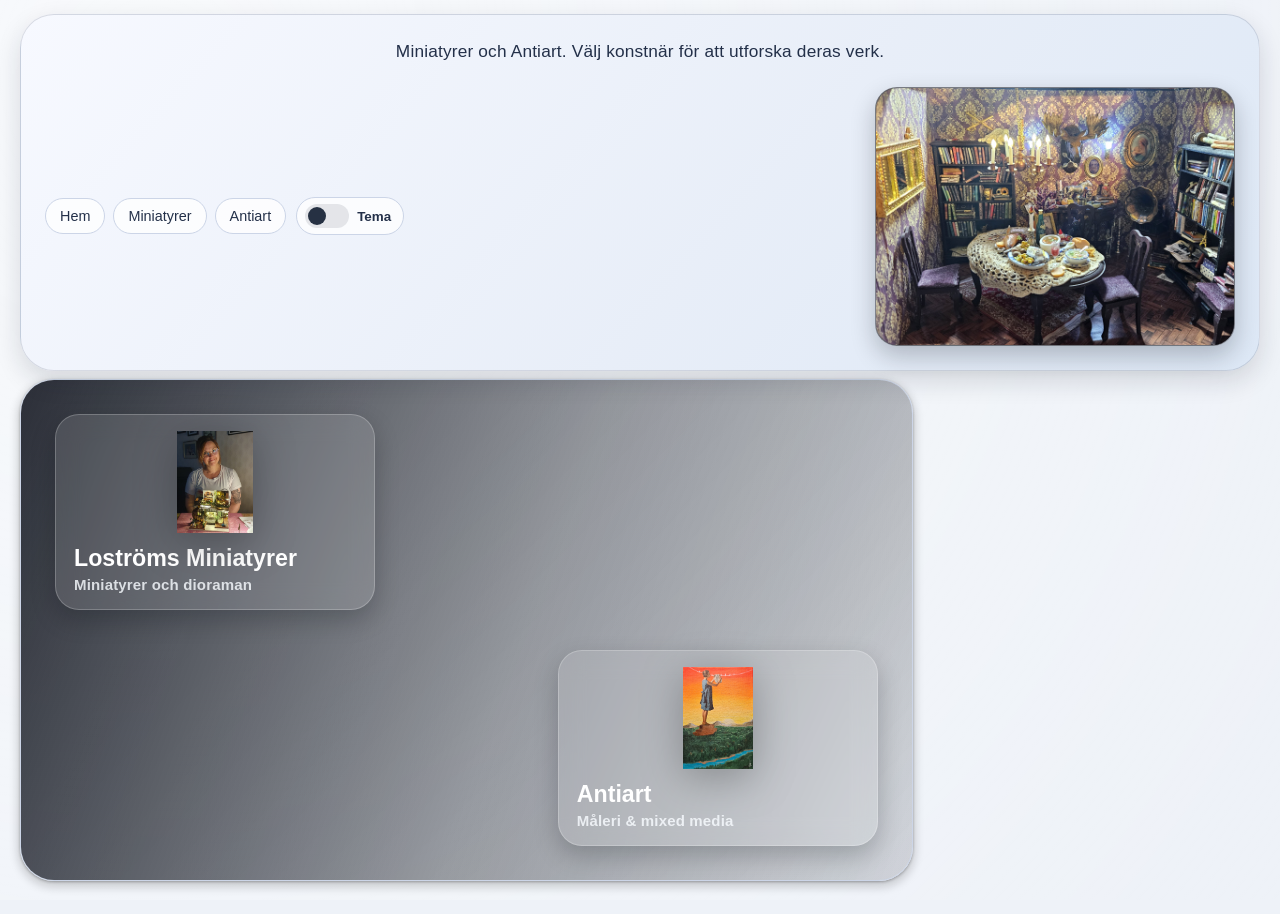
==== index.html @ 2427aaef "Use combined header image in main template" ====
<!DOCTYPE html>
<html lang="sv">
<head>
    <meta charset="UTF-8" />
    <meta name="viewport" content="width=device-width, initial-scale=1.0" />
    <title>Miniatyrer och Antiart</title>
    <link rel="stylesheet" href="style.css?v=170534" />
</head>
<body class="theme-home">
    
    <header class="top-shell">
        <p class="top-shell-intro">Miniatyrer och Antiart. Välj konstnär för att utforska deras verk.</p>
        <div class="top-left">
            <nav class="top-nav" aria-label="Huvudnavigation">
                <a class="btn" href="index.html">Hem</a>
                <a class="btn " href="val_suss.html">Miniatyrer</a>
                <a class="btn " href="val_anti.html">Antiart</a>
            </nav>
            <button class="theme-switch" type="button" data-theme-toggle aria-pressed="false" aria-label="Växla ljust och mörkt tema" onclick="toggleTheme()">
                <span class="switch-track"><span class="switch-thumb"></span></span>
                <span class="switch-label">Tema</span>
            </button>
            <button class="icon-btn only-mobile" onclick="toggleDrawer()">☰</button>
        </div>
        <a class="top-logo" href="index.html">
            <img src="Namnlös.jpg" alt="The Art Vault" decoding="async" />
        </a>
    </header>
    
    <div id="drawer" class="drawer">
        <h3>Portalmeny</h3>
        <div class="drawer-links">
            <a href="index.html">Hem</a>
            <a href="val_suss.html">Miniatyrer</a>
            <a href="val_anti.html">Antiart</a>
        </div>
    </div>
    <div id="drawer-backdrop" class="drawer-backdrop" onclick="toggleDrawer(false)"></div>

    <section class="home-showcase">
        <div class="home-stage">
            <div class="home-stage-overlay">
                <a class="home-portal-card card-lostrom" href="val_suss.html" aria-label="Öppna Loströms Miniatyrer">
                    <img src="logo_suss.jpg" alt="Loströms Miniatyrer" decoding="async" />
                    <div class="home-portal-copy">
                        <h2>Loströms Miniatyrer</h2>
                        <p>Miniatyrer och dioraman</p>
                    </div>
                </a>
                <a class="home-portal-card card-anti" href="val_anti.html" aria-label="Öppna Antiart">
                    <img src="logo_antichrister.jpg" alt="Antiart" decoding="async" />
                    <div class="home-portal-copy">
                        <h2>Antiart</h2>
                        <p>Måleri &amp; mixed media</p>
                    </div>
                </a>
            </div>
        </div>
    </section>

    
    <nav class="bottom-nav">
        <a class="active" href="index.html">Hem</a>
        <a class="" href="val_suss.html">Artister</a>
        <button type="button" onclick="toggleDrawer()">Meny</button>
    </nav>
    
    <script src="app.js?v=170534"></script>
</body>
</html>
---- style.css ----
:root {
    --bg: #eef2f8;
    --bg-overlay: radial-gradient(circle at 12% 8%, rgba(255, 255, 255, 0.62), rgba(255, 255, 255, 0));
    --surface: #f7f9ff;
    --surface-2: #ffffff;
    --text: #1b2230;
    --muted: #596377;
    --line: #ccd5e7;
    --shadow: 0 12px 30px rgba(31, 36, 48, 0.12);
    --radius-xl: 28px;
    --radius-md: 18px;
    --top-shell-bg: linear-gradient(132deg, #f7f9ff, #e8eef8 58%, #dde8f6);
    --top-shell-line: rgba(40, 52, 75, 0.15);
    --top-shell-shadow: 0 10px 26px rgba(24, 30, 45, 0.14);
    --top-nav-bg: rgba(255, 255, 255, 0.78);
    --top-nav-text: #233049;
    --hero-panel-bg: linear-gradient(150deg, rgba(8, 12, 20, 0.82), rgba(15, 20, 32, 0.7));
    --switch-bg: rgba(27, 34, 48, 0.1);
    --switch-thumb: #263143;
    --bottom-nav-bg: rgba(248, 251, 255, 0.94);
    --backdrop-bg: rgba(8, 12, 20, 0.35);
}

body[data-theme="dark"] {
    --bg: #0e121b;
    --bg-overlay: radial-gradient(circle at 12% 8%, rgba(91, 114, 156, 0.2), rgba(91, 114, 156, 0));
    --surface: #1a2231;
    --surface-2: #162033;
    --text: #ebf1ff;
    --muted: #b3bfd5;
    --line: #33425c;
    --shadow: 0 14px 34px rgba(0, 0, 0, 0.42);
    --top-shell-bg: linear-gradient(132deg, #1b2638, #151f2f 58%, #202e45);
    --top-shell-line: rgba(213, 225, 255, 0.17);
    --top-shell-shadow: 0 14px 36px rgba(0, 0, 0, 0.48);
    --top-nav-bg: rgba(14, 19, 30, 0.62);
    --top-nav-text: #e4ebfd;
    --hero-panel-bg: linear-gradient(150deg, rgba(6, 9, 15, 0.86), rgba(10, 15, 24, 0.72));
    --switch-bg: rgba(219, 230, 255, 0.18);
    --switch-thumb: #eff4ff;
    --bottom-nav-bg: rgba(17, 24, 38, 0.94);
    --backdrop-bg: rgba(5, 8, 14, 0.62);
}

* { box-sizing: border-box; }

body {
    margin: 0;
    font-family: "Trebuchet MS", "Segoe UI", sans-serif;
    color: var(--text);
    background: var(--bg);
    min-height: 100vh;
    padding-bottom: 92px;
}

body::before {
    content: "";
    position: fixed;
    inset: 0;
    background: var(--bg-overlay);
    pointer-events: none;
    z-index: -1;
}

body.theme-anti {
    --accent: #7b4f43;
    --accent-soft: #f1e3de;
    --artist-grad: linear-gradient(140deg, #5f6f8f, #6f82a6 56%, #8599bd);
    --artist-card: linear-gradient(150deg, #f8f4f2, #f2ebea);
}

body.theme-lostrom {
    --accent: #4c6479;
    --accent-soft: #e2e9f2;
    --artist-grad: linear-gradient(140deg, #5f728f, #7287a8 56%, #8a9fc0);
    --artist-card: linear-gradient(150deg, #f3f6fb, #eaf0f8);
}

body.theme-home {
    --accent: #4f378a;
    --accent-soft: #e8def8;
    --artist-grad: linear-gradient(140deg, #2e365f, #394f86 52%, #536cc0);
    --artist-card: linear-gradient(150deg, #eef1ff, #e0e7ff);
}

a {
    color: inherit;
    text-decoration: none;
}

img {
    max-width: 100%;
    display: block;
}

.top-shell {
    position: relative;
    z-index: 1600;
    width: min(1240px, calc(100% - 28px));
    margin: 14px auto 8px;
    padding: clamp(12px, 2.5vw, 24px);
    border-radius: clamp(20px, 4vw, 34px);
    border: 1px solid var(--top-shell-line);
    background: var(--top-shell-bg);
    box-shadow: var(--top-shell-shadow);
    display: grid;
    grid-template-columns: minmax(260px, 1fr) minmax(280px, 1.1fr) minmax(260px, 1fr);
    gap: clamp(12px, 2.4vw, 22px);
    align-items: center;
    animation: heroRise 480ms cubic-bezier(0.2, 0, 0, 1);
}

.top-shell-intro {
    grid-column: 1 / -1;
    margin: 0;
    text-align: center;
    color: var(--top-nav-text);
    font-size: clamp(0.96rem, 1.8vw, 1.08rem);
    line-height: 1.5;
    letter-spacing: 0.01em;
}

.top-left {
    display: flex;
    align-items: center;
    flex-wrap: wrap;
    gap: 10px;
}

.top-nav {
    display: inline-flex;
    flex-wrap: wrap;
    gap: 8px;
}

.top-logo {
    grid-column: 3;
    grid-row: 2;
    justify-self: end;
    width: min(100%, 360px);
    min-height: clamp(132px, 17vw, 202px);
    border-radius: 22px;
    overflow: hidden;
    position: relative;
    border: 1px solid rgba(255, 255, 255, 0.28);
    box-shadow: 0 10px 24px rgba(8, 12, 20, 0.24);
    background: var(--hero-panel-bg);
}

.top-logo img {
    width: 100%;
    height: 100%;
    object-fit: cover;
    filter: saturate(1.05) contrast(1.03);
}

.top-art-panel {
    grid-column: 3;
    grid-row: 2;
    justify-self: end;
    width: min(100%, 360px);
    min-height: clamp(132px, 17vw, 202px);
    border-radius: 22px;
    overflow: hidden;
    position: relative;
    border: 1px solid rgba(255, 255, 255, 0.28);
    box-shadow: 0 10px 24px rgba(8, 12, 20, 0.24);
    background: var(--hero-panel-bg);
}

.top-art-panel img {
    width: 116%;
    height: 100%;
    object-fit: cover;
    transform: translateX(-5%) scale(1.08);
    filter: saturate(1.06) contrast(1.04);
}

.top-art-panel::after {
    content: "";
    position: absolute;
    inset: 0;
    background: linear-gradient(110deg, rgba(12, 18, 30, 0.66), rgba(12, 18, 30, 0.2));
}

.btn,
.icon-btn {
    border: 0;
    cursor: pointer;
    transition: transform 0.2s ease, opacity 0.2s ease;
    font: inherit;
}

.btn:hover,
.icon-btn:hover { transform: translateY(-1px); }

.btn {
    background: var(--top-nav-bg);
    color: var(--top-nav-text);
    border: 1px solid var(--line);
    border-radius: 999px;
    padding: 9px 14px;
    font-size: 0.9rem;
}

.btn.accent {
    background: var(--accent-soft);
    color: var(--accent);
    border-color: transparent;
    font-weight: 700;
}

.icon-btn {
    width: 42px;
    height: 42px;
    border-radius: 14px;
    background: var(--top-nav-bg);
    color: var(--top-nav-text);
    border: 1px solid var(--line);
    display: inline-flex;
    align-items: center;
    justify-content: center;
    font-size: 1.2rem;
}

.theme-switch {
    border: 1px solid var(--line);
    background: var(--top-nav-bg);
    color: var(--top-nav-text);
    border-radius: 999px;
    padding: 6px 12px 6px 8px;
    display: inline-flex;
    align-items: center;
    gap: 8px;
    cursor: pointer;
    font: inherit;
}

.switch-track {
    width: 44px;
    height: 24px;
    border-radius: 999px;
    background: var(--switch-bg);
    display: inline-flex;
    align-items: center;
    padding: 3px;
    transition: background 0.2s ease;
}

.switch-thumb {
    width: 18px;
    height: 18px;
    border-radius: 50%;
    background: var(--switch-thumb);
    transform: translateX(0);
    transition: transform 0.25s ease;
}

body[data-theme="dark"] .switch-thumb {
    transform: translateX(20px);
}

.switch-label {
    font-size: 0.84rem;
    font-weight: 700;
}

.page {
    width: min(1200px, 100%);
    margin: 0 auto;
    padding: 20px 14px 40px;
}

.hero {
    position: relative;
    overflow: hidden;
    border-radius: var(--radius-xl);
    background: var(--artist-grad);
    color: white;
    box-shadow: var(--shadow);
    padding: clamp(18px, 4vw, 34px);
}

.hero::after {
    content: "";
    position: absolute;
    inset: auto -90px -90px auto;
    width: 230px;
    height: 230px;
    border-radius: 50%;
    background: rgba(255, 255, 255, 0.14);
}

.hero h1 {
    margin: 0;
    font-size: clamp(1.45rem, 4vw, 2.2rem);
}

.hero p {
    margin: 10px 0 0;
    color: rgba(255, 255, 255, 0.9);
    max-width: 70ch;
    font-size: clamp(0.96rem, 2.5vw, 1.05rem);
}

.breadcrumb {
    display: flex;
    flex-wrap: wrap;
    align-items: center;
    gap: 8px;
    margin: 14px 0 0;
    font-size: 0.86rem;
    color: rgba(255, 255, 255, 0.92);
}

.breadcrumb a {
    color: rgba(255, 255, 255, 0.95);
    text-decoration: underline;
    text-decoration-color: rgba(255, 255, 255, 0.45);
    text-underline-offset: 2px;
}

.breadcrumb .sep {
    opacity: 0.7;
}

.breadcrumb .current {
    font-weight: 700;
}

.welcome-grid,
.artist-grid,
.gallery-grid {
    display: grid;
    gap: 14px;
    margin-top: 18px;
}

.welcome-grid,
.artist-grid {
    grid-template-columns: repeat(auto-fit, minmax(240px, 1fr));
}

.card {
    border-radius: var(--radius-md);
    border: 1px solid var(--line);
    background: var(--surface-2);
    box-shadow: 0 8px 22px rgba(31, 36, 48, 0.08);
}

.portal-card {
    padding: 18px;
    background: var(--artist-card);
}

.portal-card .logo-wrap {
    width: 100%;
    border-radius: 14px;
    overflow: visible;
    border: 1px solid rgba(0, 0, 0, 0.08);
    background: rgba(255, 255, 255, 0.94);
    min-height: clamp(200px, 30vw, 300px);
    display: grid;
    place-items: center;
}

.portal-card img {
    width: 100%;
    height: clamp(180px, 28vw, 280px);
    object-fit: contain;
    padding: 14px;
}

.portal-card h2 {
    margin: 12px 0 6px;
    font-size: clamp(1.08rem, 3.8vw, 1.25rem);
}

.portal-card p {
    margin: 0;
    color: var(--muted);
    font-size: clamp(0.9rem, 2.8vw, 1rem);
}

.chips {
    display: flex;
    gap: 8px;
    margin-top: 14px;
    flex-wrap: wrap;
}

.chip {
    border-radius: 999px;
    padding: 7px 11px;
    font-size: 0.82rem;
    border: 1px solid rgba(0, 0, 0, 0.08);
    background: rgba(255, 255, 255, 0.8);
}

.artist-nav {
    display: flex;
    flex-wrap: wrap;
    gap: 8px;
    margin-top: 14px;
}

.artist-link {
    background: var(--surface-2);
    border: 1px solid var(--line);
    border-radius: 12px;
    padding: 10px 12px;
    font-size: 0.9rem;
}

.artist-link.active {
    background: var(--accent-soft);
    color: var(--accent);
    border-color: transparent;
    font-weight: 700;
}

.gallery-grid {
    grid-template-columns: repeat(auto-fill, minmax(145px, 1fr));
}

.gallery-card {
    overflow: hidden;
    cursor: pointer;
    content-visibility: auto;
    contain-intrinsic-size: 220px;
}

.gallery-card img {
    width: 100%;
    aspect-ratio: 1 / 1;
    object-fit: cover;
}

.gallery-title {
    padding: 9px 8px 11px;
    text-align: center;
    font-size: clamp(0.74rem, 2.7vw, 0.82rem);
    color: var(--muted);
    white-space: nowrap;
    text-overflow: ellipsis;
    overflow: hidden;
}

.content,
.portal-card,
.hero {
    min-width: 0;
}

.drawer {
    position: fixed;
    inset: 0 auto 0 0;
    width: min(82vw, 330px);
    background: var(--surface-2);
    transform: translateX(-104%);
    transition: transform 0.25s ease;
    z-index: 3000;
    border-right: 1px solid var(--line);
    padding: 16px;
    overflow-y: auto;
}

.drawer.open { transform: translateX(0); }

.drawer-backdrop {
    position: fixed;
    inset: 0;
    background: var(--backdrop-bg);
    z-index: 2990;
    display: none;
}

.drawer-backdrop.open { display: block; }

.drawer h3 {
    margin: 4px 0 10px;
    font-size: 1rem;
}

.drawer-links {
    display: flex;
    flex-direction: column;
    gap: 8px;
}

.drawer-links a {
    padding: 10px 12px;
    border-radius: 12px;
    border: 1px solid var(--line);
    background: var(--surface);
}

.bottom-nav {
    position: fixed;
    left: 0;
    right: 0;
    bottom: 0;
    z-index: 2100;
    display: flex;
    justify-content: space-around;
    padding: 10px 12px max(10px, env(safe-area-inset-bottom));
    border-top: 1px solid var(--line);
    background: var(--bottom-nav-bg);
    backdrop-filter: blur(10px);
}

.bottom-nav a,
.bottom-nav button {
    min-width: 78px;
    padding: 8px 10px;
    border-radius: 14px;
    border: 0;
    background: transparent;
    font: inherit;
    color: var(--muted);
}

.bottom-nav .active {
    color: var(--accent);
    background: var(--accent-soft);
    font-weight: 700;
}

#lightbox {
    display: none;
    position: fixed;
    z-index: 4000;
    inset: 0;
    background: rgba(10, 10, 14, 0.96);
    align-items: center;
    justify-content: center;
    flex-direction: column;
    padding: 18px;
}

#lightbox img {
    max-width: min(96vw, 1200px);
    max-height: 78vh;
    border-radius: 14px;
}

#lb-caption {
    margin-top: 14px;
    color: #f1f4f9;
    letter-spacing: 0.2px;
    text-align: center;
}

.lb-btn {
    position: absolute;
    border: 0;
    cursor: pointer;
    color: white;
    background: rgba(255, 255, 255, 0.12);
    width: 44px;
    height: 44px;
    border-radius: 50%;
}

#lb-close { top: 16px; right: 14px; }
#lb-prev { left: 14px; top: 50%; transform: translateY(-50%); }
#lb-next { right: 14px; top: 50%; transform: translateY(-50%); }

@media (min-width: 980px) {
    body { padding-bottom: 0; }

    .page {
        display: grid;
        grid-template-columns: 260px 1fr;
        gap: 16px;
        align-items: start;
    }

    .desktop-sidebar {
        position: sticky;
        top: 76px;
        border-radius: var(--radius-md);
        border: 1px solid var(--line);
        background: var(--surface-2);
        padding: 14px;
        box-shadow: 0 8px 22px rgba(31, 36, 48, 0.08);
    }

    .desktop-sidebar .drawer-links a.active {
        background: var(--accent-soft);
        color: var(--accent);
        border-color: transparent;
        font-weight: 700;
    }

    .content {
        min-width: 0;
    }

    .bottom-nav { display: none; }
    .icon-btn.only-mobile { display: none; }
}

@media (max-width: 520px) {
    .btn {
        padding: 7px 10px;
        font-size: 0.8rem;
    }

    .gallery-grid {
        grid-template-columns: repeat(2, minmax(0, 1fr));
    }

    .gallery-title {
        white-space: normal;
        text-overflow: unset;
        overflow: visible;
        line-height: 1.25;
        word-break: break-word;
    }
}

/* ─── MD3 elevation tokens ─── */
:root {
    --md-elev-1: 0px 1px 2px rgba(0,0,0,.3), 0px 1px 3px 1px rgba(0,0,0,.15);
    --md-elev-2: 0px 1px 2px rgba(0,0,0,.3), 0px 2px 6px 2px rgba(0,0,0,.15);
    --md-elev-3: 0px 1px 3px rgba(0,0,0,.3), 0px 4px 8px 3px rgba(0,0,0,.15);
}

.artist-hub-wrap {
    display: grid;
    margin-top: 16px;
}

.artist-hub-module {
    padding: clamp(18px, 3.2vw, 30px);
    background: var(--artist-card);
    border-radius: var(--radius-xl);
    box-shadow: var(--md-elev-2);
    display: grid;
    grid-template-columns: minmax(220px, 360px) minmax(0, 1fr);
    gap: clamp(16px, 2.8vw, 28px);
    align-items: start;
}

.artist-hub-media {
    border-radius: 18px;
    border: 1px solid rgba(0, 0, 0, 0.08);
    background: rgba(255, 255, 255, 0.92);
    min-height: clamp(220px, 30vw, 360px);
    display: grid;
    place-items: center;
    overflow: hidden;
}

.artist-hub-media img {
    width: 100%;
    height: clamp(220px, 30vw, 340px);
    object-fit: contain;
    padding: 16px;
}

.artist-hub-body h1 {
    margin: 0;
    font-size: clamp(1.45rem, 4.4vw, 2.2rem);
    line-height: 1.2;
}

.artist-hub-body p {
    margin: 10px 0 0;
    color: var(--muted);
    max-width: 62ch;
    line-height: 1.6;
}

.artist-hub-kicker {
    margin: 0 0 8px;
    font-size: 0.75rem;
    font-weight: 700;
    letter-spacing: 0.11em;
    text-transform: uppercase;
    color: var(--accent);
}

.artist-hub-module .breadcrumb {
    margin-top: 14px;
    color: var(--text);
}

.artist-hub-module .breadcrumb a {
    color: inherit;
    text-decoration-color: rgba(0, 0, 0, 0.35);
}

.artist-hub-module .artist-nav {
    margin-top: 16px;
}

.artist-link.home-link {
    background: var(--accent-soft);
    color: var(--accent);
    border-color: transparent;
    font-weight: 700;
}

/* ─── Startsida: overlay-portaler ovanpå background.jpg ─── */
.home-showcase {
    width: min(1240px, calc(100% - 28px));
    margin: 8px auto 56px;
}

.home-stage {
    position: relative;
    width: min(60%, 760px);
    min-height: clamp(320px, 44vw, 500px);
    border-radius: clamp(24px, 4vw, 34px);
    overflow: hidden;
    border: 1px solid var(--line);
    box-shadow: var(--md-elev-3);
    background: linear-gradient(135deg, rgba(7, 11, 18, 0.22), rgba(7, 11, 18, 0.08)), url('background.jpg') center center / cover no-repeat;
}

.home-stage::after {
    content: "";
    position: absolute;
    inset: 0;
    background: linear-gradient(110deg, rgba(10, 14, 24, 0.82), rgba(10, 14, 24, 0.3) 56%, rgba(10, 14, 24, 0.06));
}

.home-stage-overlay {
    position: relative;
    z-index: 1;
    min-height: inherit;
    display: grid;
    align-content: center;
    gap: clamp(16px, 3vw, 24px);
    padding: clamp(22px, 4vw, 34px);
}

@media (min-width: 901px) {
    .home-stage {
        width: min(72%, 900px);
    }

    .home-stage-overlay {
        grid-template-columns: repeat(2, minmax(0, 320px));
        align-content: stretch;
        align-items: start;
        justify-content: space-between;
    }

    .home-portal-card {
        align-self: start;
    }

    .home-portal-card.card-anti {
        align-self: end;
        margin-top: clamp(110px, 14vw, 180px);
    }
}

.home-portal-card {
    display: grid;
    gap: 12px;
    width: min(100%, 340px);
    padding: 16px 18px;
    border-radius: 24px;
    color: #f8fbff;
    text-decoration: none;
    background: rgba(255, 255, 255, 0.12);
    border: 1px solid rgba(255, 255, 255, 0.22);
    backdrop-filter: blur(12px);
    box-shadow: 0 10px 24px rgba(5, 8, 14, 0.22);
    transition: transform 0.28s ease, box-shadow 0.28s ease, background 0.28s ease;
    animation: cardRise 580ms cubic-bezier(0.2, 0, 0, 1) both;
}

.home-portal-card.card-anti {
    justify-self: end;
    animation-delay: 90ms;
}

.home-portal-card:hover {
    transform: translateY(-4px);
    box-shadow: 0 16px 32px rgba(5, 8, 14, 0.3);
    background: rgba(255, 255, 255, 0.16);
}

.home-portal-card img {
    width: 100%;
    height: clamp(72px, 8vw, 108px);
    object-fit: contain;
    justify-self: start;
    filter: drop-shadow(0 8px 20px rgba(0, 0, 0, 0.28));
}

.home-portal-copy {
    display: grid;
    gap: 4px;
}

.home-portal-copy h2 {
    margin: 0;
    font-size: clamp(1.05rem, 1.2vw + 0.92rem, 1.45rem);
    line-height: 1.15;
    color: #ffffff;
}

.home-portal-copy p {
    margin: 0;
    font-size: 0.94rem;
    font-weight: 600;
    letter-spacing: 0.01em;
    color: rgba(248, 251, 255, 0.82);
}

body[data-theme="dark"] .home-portal-card {
    background: rgba(16, 23, 34, 0.42);
    border-color: rgba(230, 238, 255, 0.18);
}

@media (max-width: 900px) {
    .artist-hub-module {
        grid-template-columns: 1fr;
    }

    .home-stage {
        width: 100%;
        min-height: clamp(320px, 78vw, 430px);
    }

    .home-stage-overlay {
        align-content: space-between;
    }
}

@media (max-width: 520px) {
    .home-showcase {
        width: calc(100% - 20px);
        margin-top: 8px;
    }

    .home-stage-overlay {
        padding: 14px;
        gap: 10px;
    }

    .home-portal-card,
    .home-portal-card.card-anti {
        width: 100%;
        justify-self: stretch;
        padding: 14px 16px;
    }

    .home-portal-card img {
        height: clamp(58px, 16vw, 82px);
    }

    .home-portal-copy h2 {
        font-size: 0.96rem;
    }

    .home-portal-copy p {
        font-size: 0.82rem;
    }
}

@keyframes heroRise {
    from {
        opacity: 0;
        transform: translateY(14px);
    }
    to {
        opacity: 1;
        transform: translateY(0);
    }
}

@keyframes cardRise {
    from {
        opacity: 0;
        transform: translateY(18px);
    }
    to {
        opacity: 1;
        transform: translateY(0);
    }
}

@media (prefers-reduced-motion: reduce) {
    .top-shell,
    .home-portal-card {
        animation: none;
    }
}

@media (max-width: 900px) {
    .top-shell {
        grid-template-columns: 1fr;
        justify-items: center;
        gap: 14px;
        padding: 14px;
    }

    .top-logo {
        order: 1;
        grid-column: 1;
        grid-row: 2;
        justify-self: center;
        width: min(100%, 520px);
        min-height: 168px;
    }

    .top-art-panel {
        order: 1;
        grid-column: 1;
        grid-row: 2;
        justify-self: center;
        width: min(100%, 520px);
        min-height: 168px;
    }

    .top-left {
        order: 3;
        justify-content: center;
    }

    .top-shell-intro {
        max-width: 48ch;
    }
}

@media (max-width: 520px) {
    .top-logo img {
        width: 100%;
        height: 100%;
    }

    .top-logo {
        min-height: 148px;
    }

    .top-art-panel {
        min-height: 148px;
    }

    .top-left {
        width: 100%;
        justify-content: center;
    }

    .top-nav {
        justify-content: center;
    }

    .top-shell-intro {
        font-size: 0.92rem;
    }
}
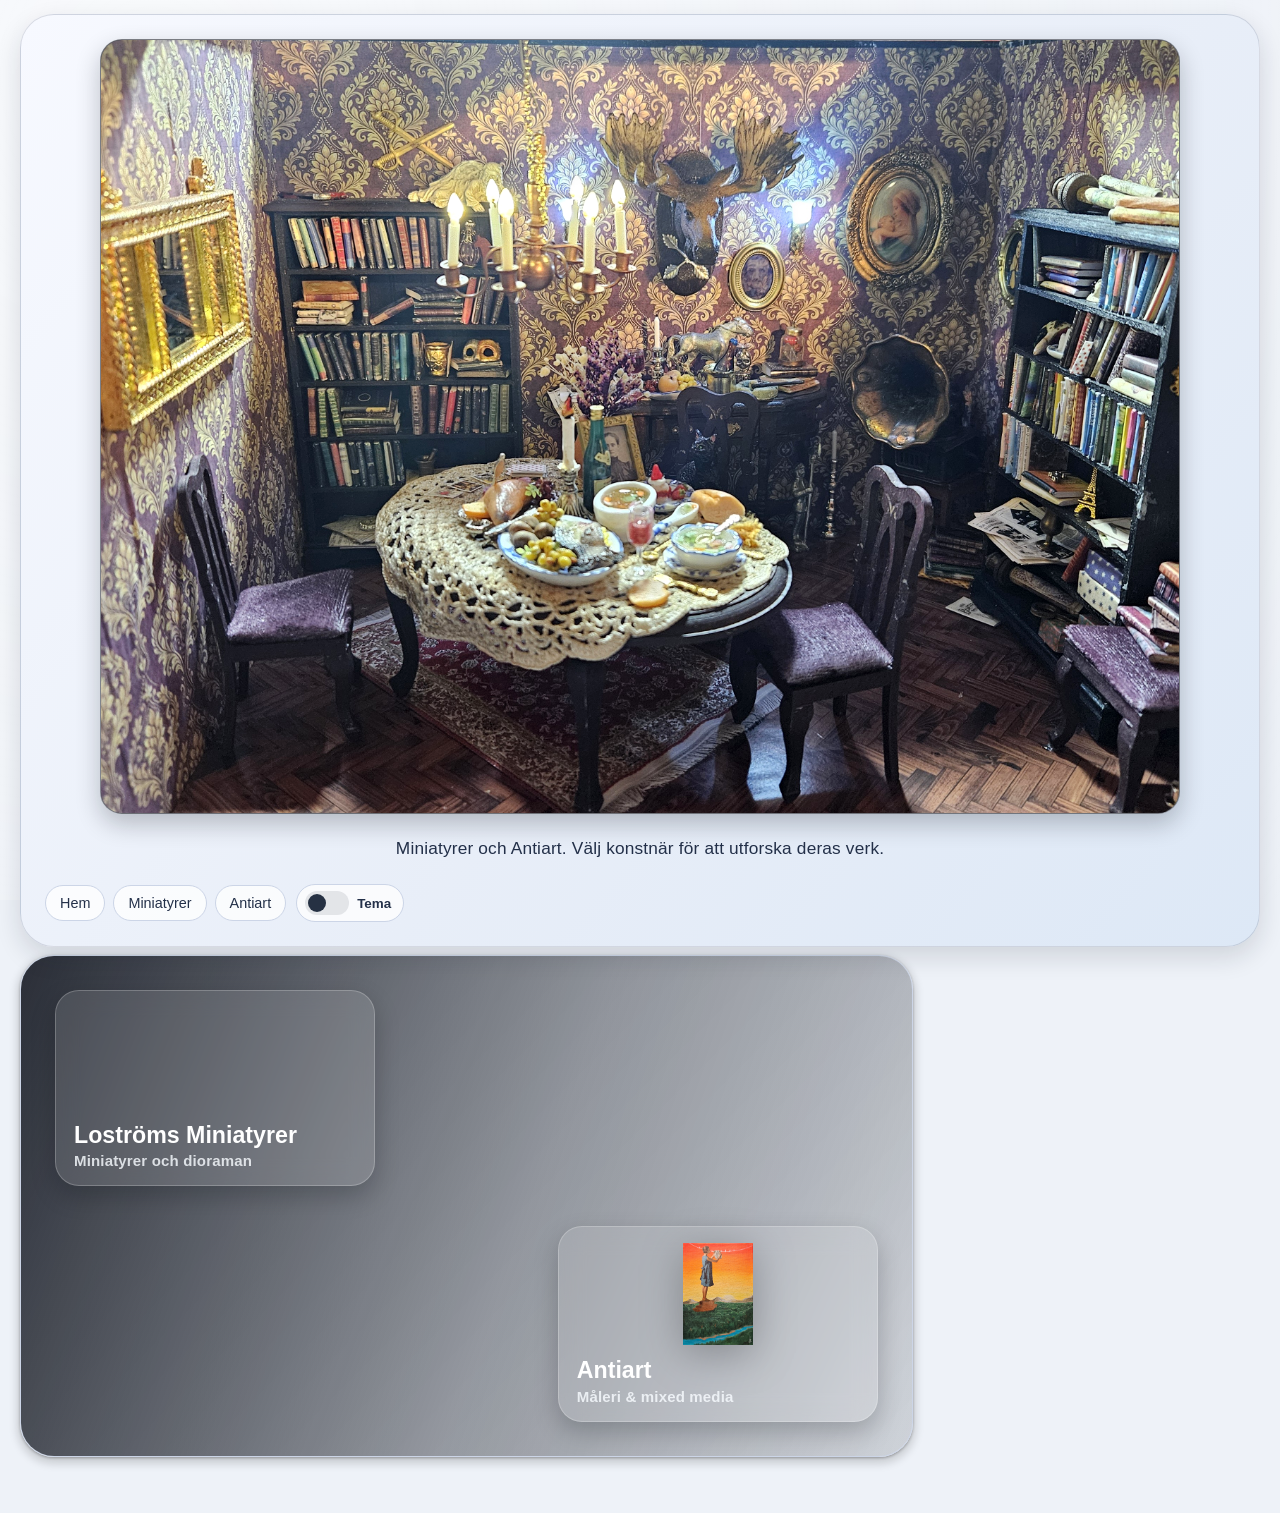
==== commit aa5f3d07: "Align header controls to bottom-left" ====
--- a/index.html
+++ b/index.html
@@ -5,11 +5,14 @@
     <meta charset="UTF-8" />
     <meta name="viewport" content="width=device-width, initial-scale=1.0" />
     <title>Miniatyrer och Antiart</title>
-    <link rel="stylesheet" href="style.css?v=170534" />
+    <link rel="stylesheet" href="style.css?v=171154" />
 </head>
 <body class="theme-home">
     
     <header class="top-shell">
+        <div class="top-header-banner" aria-hidden="true">
+            <img src="Namnlös.jpg" alt="" decoding="async" />
+        </div>
         <p class="top-shell-intro">Miniatyrer och Antiart. Välj konstnär för att utforska deras verk.</p>
         <div class="top-left">
             <nav class="top-nav" aria-label="Huvudnavigation">
@@ -23,9 +26,6 @@
             </button>
             <button class="icon-btn only-mobile" onclick="toggleDrawer()">☰</button>
         </div>
-        <a class="top-logo" href="index.html">
-            <img src="Namnlös.jpg" alt="The Art Vault" decoding="async" />
-        </a>
     </header>
     
     <div id="drawer" class="drawer">
@@ -66,6 +66,6 @@
         <button type="button" onclick="toggleDrawer()">Meny</button>
     </nav>
     
-    <script src="app.js?v=170534"></script>
+    <script src="app.js?v=171154"></script>
 </body>
 </html>
--- a/style.css
+++ b/style.css
@@ -105,14 +105,32 @@
     background: var(--top-shell-bg);
     box-shadow: var(--top-shell-shadow);
     display: grid;
-    grid-template-columns: minmax(260px, 1fr) minmax(280px, 1.1fr) minmax(260px, 1fr);
+    grid-template-columns: 1fr;
+    justify-items: center;
     gap: clamp(12px, 2.4vw, 22px);
     align-items: center;
     animation: heroRise 480ms cubic-bezier(0.2, 0, 0, 1);
 }
 
+.top-header-banner {
+    width: min(100%, 1080px);
+    min-height: clamp(138px, 18vw, 228px);
+    border-radius: 22px;
+    overflow: hidden;
+    position: relative;
+    border: 1px solid rgba(255, 255, 255, 0.28);
+    box-shadow: 0 10px 24px rgba(8, 12, 20, 0.24);
+    background: var(--hero-panel-bg);
+}
+
+.top-header-banner img {
+    width: 100%;
+    height: 100%;
+    object-fit: cover;
+    filter: saturate(1.05) contrast(1.03);
+}
+
 .top-shell-intro {
-    grid-column: 1 / -1;
     margin: 0;
     text-align: center;
     color: var(--top-nav-text);
@@ -122,10 +140,15 @@
 }
 
 .top-left {
+    grid-column: 1 / -1;
     display: flex;
     align-items: center;
+    align-self: end;
+    justify-content: flex-start;
     flex-wrap: wrap;
     gap: 10px;
+    width: 100%;
+    margin-top: auto;
 }
 
 .top-nav {
@@ -903,27 +926,13 @@
         padding: 14px;
     }
 
-    .top-logo {
-        order: 1;
-        grid-column: 1;
-        grid-row: 2;
-        justify-self: center;
+    .top-header-banner {
         width: min(100%, 520px);
         min-height: 168px;
     }
 
-    .top-art-panel {
-        order: 1;
-        grid-column: 1;
-        grid-row: 2;
-        justify-self: center;
-        width: min(100%, 520px);
-        min-height: 168px;
-    }
-
     .top-left {
-        order: 3;
-        justify-content: center;
+        justify-content: flex-start;
     }
 
     .top-shell-intro {
@@ -932,26 +941,17 @@
 }
 
 @media (max-width: 520px) {
-    .top-logo img {
-        width: 100%;
-        height: 100%;
-    }
-
-    .top-logo {
-        min-height: 148px;
-    }
-
-    .top-art-panel {
+    .top-header-banner {
         min-height: 148px;
     }
 
     .top-left {
         width: 100%;
-        justify-content: center;
+        justify-content: flex-start;
     }
 
     .top-nav {
-        justify-content: center;
+        justify-content: flex-start;
     }
 
     .top-shell-intro {
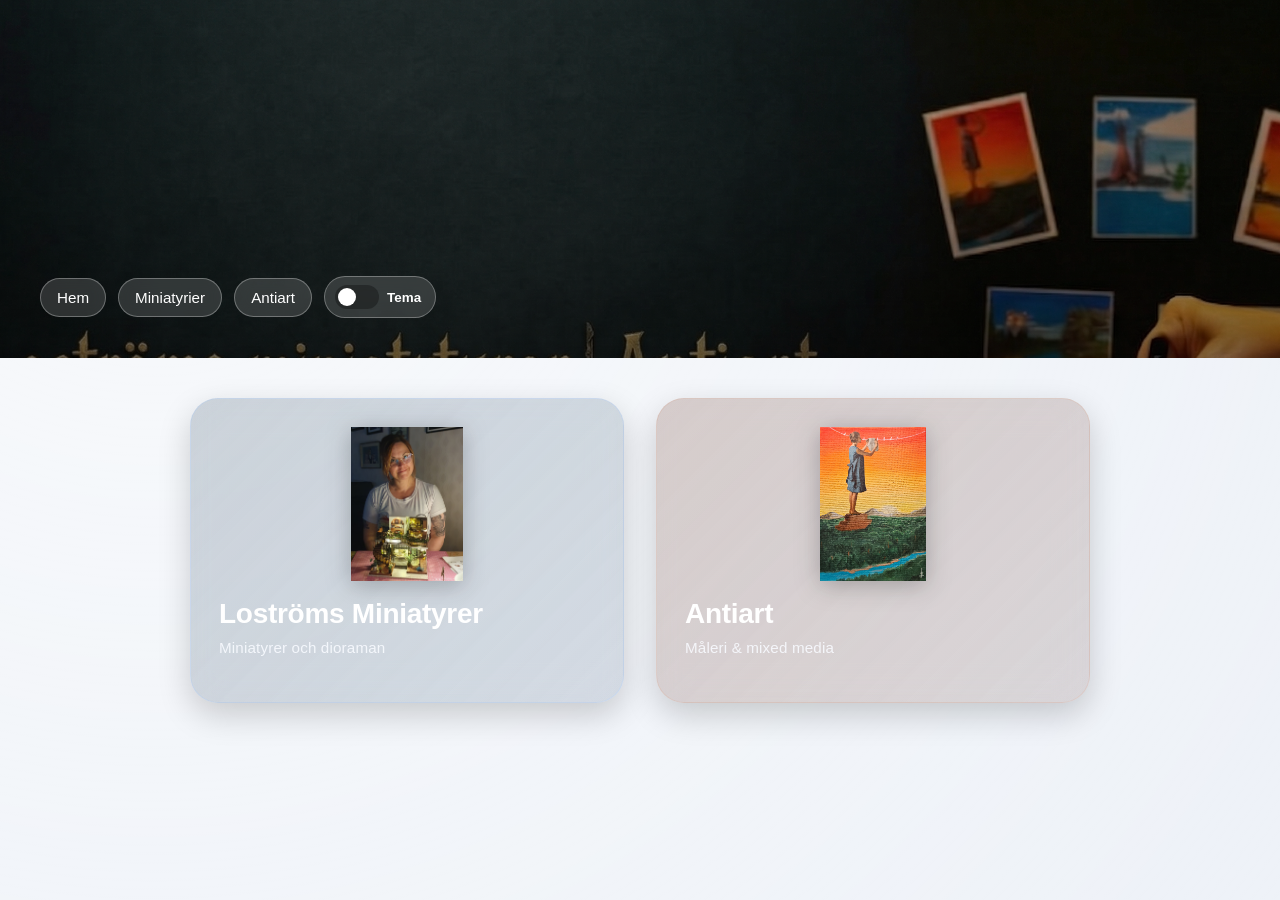
==== commit 6ad4c1b3: "Complete site restructure: new header design with logga med bild.png background, artist portal cards" ====
--- a/index.html
+++ b/index.html
@@ -5,26 +5,21 @@
     <meta charset="UTF-8" />
     <meta name="viewport" content="width=device-width, initial-scale=1.0" />
     <title>Miniatyrer och Antiart</title>
-    <link rel="stylesheet" href="style.css?v=171154" />
+    <link rel="stylesheet" href="style.css?v=172139" />
 </head>
 <body class="theme-home">
     
-    <header class="top-shell">
-        <div class="top-header-banner" aria-hidden="true">
-            <img src="Namnlös.jpg" alt="" decoding="async" />
-        </div>
-        <p class="top-shell-intro">Miniatyrer och Antiart. Välj konstnär för att utforska deras verk.</p>
-        <div class="top-left">
+    <header class="top-shell" style="background-image: url('logga med bild.png')">
+        <div class="top-shell-controls">
             <nav class="top-nav" aria-label="Huvudnavigation">
                 <a class="btn" href="index.html">Hem</a>
-                <a class="btn " href="val_suss.html">Miniatyrer</a>
+                <a class="btn " href="val_suss.html">Miniatyrier</a>
                 <a class="btn " href="val_anti.html">Antiart</a>
             </nav>
             <button class="theme-switch" type="button" data-theme-toggle aria-pressed="false" aria-label="Växla ljust och mörkt tema" onclick="toggleTheme()">
                 <span class="switch-track"><span class="switch-thumb"></span></span>
                 <span class="switch-label">Tema</span>
             </button>
-            <button class="icon-btn only-mobile" onclick="toggleDrawer()">☰</button>
         </div>
     </header>
     
@@ -66,6 +61,6 @@
         <button type="button" onclick="toggleDrawer()">Meny</button>
     </nav>
     
-    <script src="app.js?v=171154"></script>
+    <script src="app.js?v=172139"></script>
 </body>
 </html>
--- a/style.css
+++ b/style.css
@@ -97,174 +97,94 @@
 .top-shell {
     position: relative;
     z-index: 1600;
-    width: min(1240px, calc(100% - 28px));
-    margin: 14px auto 8px;
-    padding: clamp(12px, 2.5vw, 24px);
-    border-radius: clamp(20px, 4vw, 34px);
-    border: 1px solid var(--top-shell-line);
-    background: var(--top-shell-bg);
-    box-shadow: var(--top-shell-shadow);
-    display: grid;
-    grid-template-columns: 1fr;
-    justify-items: center;
-    gap: clamp(12px, 2.4vw, 22px);
-    align-items: center;
+    width: 100%;
+    min-height: clamp(200px, 28vw, 360px);
+    background-size: cover;
+    background-position: center;
+    background-attachment: fixed;
+    background-color: var(--top-shell-bg);
+    display: flex;
+    flex-direction: column;
+    justify-content: flex-end;
+    padding: clamp(20px, 4vw, 40px);
     animation: heroRise 480ms cubic-bezier(0.2, 0, 0, 1);
 }
 
-.top-header-banner {
-    width: min(100%, 1080px);
-    min-height: clamp(138px, 18vw, 228px);
-    border-radius: 22px;
-    overflow: hidden;
+.top-shell::before {
+    content: "";
+    position: absolute;
+    inset: 0;
+    background: linear-gradient(180deg, rgba(0, 0, 0, 0.2), rgba(0, 0, 0, 0.5));
+    pointer-events: none;
+}
+
+.top-shell-controls {
     position: relative;
-    border: 1px solid rgba(255, 255, 255, 0.28);
-    box-shadow: 0 10px 24px rgba(8, 12, 20, 0.24);
-    background: var(--hero-panel-bg);
-}
-
-.top-header-banner img {
-    width: 100%;
-    height: 100%;
-    object-fit: cover;
-    filter: saturate(1.05) contrast(1.03);
-}
-
-.top-shell-intro {
-    margin: 0;
-    text-align: center;
-    color: var(--top-nav-text);
-    font-size: clamp(0.96rem, 1.8vw, 1.08rem);
-    line-height: 1.5;
-    letter-spacing: 0.01em;
-}
-
-.top-left {
-    grid-column: 1 / -1;
+    z-index: 1;
     display: flex;
     align-items: center;
-    align-self: end;
-    justify-content: flex-start;
+    gap: 12px;
     flex-wrap: wrap;
-    gap: 10px;
-    width: 100%;
-    margin-top: auto;
 }
 
 .top-nav {
     display: inline-flex;
     flex-wrap: wrap;
-    gap: 8px;
-}
-
-.top-logo {
-    grid-column: 3;
-    grid-row: 2;
-    justify-self: end;
-    width: min(100%, 360px);
-    min-height: clamp(132px, 17vw, 202px);
-    border-radius: 22px;
-    overflow: hidden;
-    position: relative;
-    border: 1px solid rgba(255, 255, 255, 0.28);
-    box-shadow: 0 10px 24px rgba(8, 12, 20, 0.24);
-    background: var(--hero-panel-bg);
-}
-
-.top-logo img {
-    width: 100%;
-    height: 100%;
-    object-fit: cover;
-    filter: saturate(1.05) contrast(1.03);
-}
-
-.top-art-panel {
-    grid-column: 3;
-    grid-row: 2;
-    justify-self: end;
-    width: min(100%, 360px);
-    min-height: clamp(132px, 17vw, 202px);
-    border-radius: 22px;
-    overflow: hidden;
-    position: relative;
-    border: 1px solid rgba(255, 255, 255, 0.28);
-    box-shadow: 0 10px 24px rgba(8, 12, 20, 0.24);
-    background: var(--hero-panel-bg);
-}
-
-.top-art-panel img {
-    width: 116%;
-    height: 100%;
-    object-fit: cover;
-    transform: translateX(-5%) scale(1.08);
-    filter: saturate(1.06) contrast(1.04);
-}
-
-.top-art-panel::after {
-    content: "";
-    position: absolute;
-    inset: 0;
-    background: linear-gradient(110deg, rgba(12, 18, 30, 0.66), rgba(12, 18, 30, 0.2));
-}
-
-.btn,
-.icon-btn {
-    border: 0;
+    gap: 12px;
+}
+
+.btn {
+    background: rgba(255, 255, 255, 0.15);
+    color: #ffffff;
+    border: 1px solid rgba(255, 255, 255, 0.3);
+    border-radius: 999px;
+    padding: 10px 16px;
+    font-size: 0.95rem;
+    font-weight: 500;
     cursor: pointer;
-    transition: transform 0.2s ease, opacity 0.2s ease;
-    font: inherit;
-}
-
-.btn:hover,
-.icon-btn:hover { transform: translateY(-1px); }
-
-.btn {
-    background: var(--top-nav-bg);
-    color: var(--top-nav-text);
-    border: 1px solid var(--line);
+    transition: all 0.2s ease;
+    backdrop-filter: blur(8px);
+}
+
+.btn:hover {
+    background: rgba(255, 255, 255, 0.25);
+    border-color: rgba(255, 255, 255, 0.5);
+    transform: translateY(-1px);
+}
+
+.btn.accent {
+    background: rgba(255, 255, 255, 0.3);
+    color: #ffffff;
+    border-color: rgba(255, 255, 255, 0.4);
+    font-weight: 700;
+}
+
+.theme-switch {
+    border: 1px solid rgba(255, 255, 255, 0.3);
+    background: rgba(255, 255, 255, 0.15);
+    color: #ffffff;
     border-radius: 999px;
-    padding: 9px 14px;
-    font-size: 0.9rem;
-}
-
-.btn.accent {
-    background: var(--accent-soft);
-    color: var(--accent);
-    border-color: transparent;
-    font-weight: 700;
-}
-
-.icon-btn {
-    width: 42px;
-    height: 42px;
-    border-radius: 14px;
-    background: var(--top-nav-bg);
-    color: var(--top-nav-text);
-    border: 1px solid var(--line);
-    display: inline-flex;
-    align-items: center;
-    justify-content: center;
-    font-size: 1.2rem;
-}
-
-.theme-switch {
-    border: 1px solid var(--line);
-    background: var(--top-nav-bg);
-    color: var(--top-nav-text);
-    border-radius: 999px;
-    padding: 6px 12px 6px 8px;
+    padding: 8px 14px 8px 10px;
     display: inline-flex;
     align-items: center;
     gap: 8px;
     cursor: pointer;
     font: inherit;
+    font-weight: 500;
+    backdrop-filter: blur(8px);
+    transition: all 0.2s ease;
+}
+
+.theme-switch:hover {
+    background: rgba(255, 255, 255, 0.25);
+    border-color: rgba(255, 255, 255, 0.5);
 }
 
 .switch-track {
     width: 44px;
     height: 24px;
     border-radius: 999px;
-    background: var(--switch-bg);
+    background: rgba(0, 0, 0, 0.3);
     display: inline-flex;
     align-items: center;
     padding: 3px;
@@ -275,7 +195,7 @@
     width: 18px;
     height: 18px;
     border-radius: 50%;
-    background: var(--switch-thumb);
+    background: #ffffff;
     transform: translateX(0);
     transition: transform 0.25s ease;
 }
@@ -727,134 +647,145 @@
     font-weight: 700;
 }
 
-/* ─── Startsida: overlay-portaler ovanpå background.jpg ─── */
+/* ─── Startsida: artist-portal-rutor ─── */
 .home-showcase {
     width: min(1240px, calc(100% - 28px));
-    margin: 8px auto 56px;
+    margin: 40px auto 60px;
+    padding: 0 14px;
 }
 
 .home-stage {
+    width: 100%;
+    display: grid;
+    gap: clamp(24px, 4vw, 32px);
+    grid-template-columns: repeat(auto-fit, minmax(300px, 1fr));
+    max-width: 900px;
+    margin: 0 auto;
+}
+
+.home-stage::after {
+    display: none;
+}
+
+.home-stage-overlay {
+    display: contents;
+}
+
+.home-portal-card {
+    display: grid;
+    grid-template-rows: auto 1fr auto;
+    gap: 16px;
+    width: 100%;
+    padding: clamp(20px, 4vw, 28px);
+    border-radius: 28px;
+    color: #f8fbff;
+    text-decoration: none;
+    background: linear-gradient(135deg, rgba(80, 120, 180, 0.25), rgba(60, 100, 160, 0.15));
+    border: 1.5px solid rgba(255, 255, 255, 0.25);
+    backdrop-filter: blur(16px);
+    box-shadow: 0 12px 32px rgba(0, 0, 0, 0.18);
+    transition: all 0.28s cubic-bezier(0.2, 0, 0, 1);
+    animation: cardRise 600ms cubic-bezier(0.2, 0, 0, 1) both;
+    cursor: pointer;
     position: relative;
-    width: min(60%, 760px);
-    min-height: clamp(320px, 44vw, 500px);
-    border-radius: clamp(24px, 4vw, 34px);
     overflow: hidden;
-    border: 1px solid var(--line);
-    box-shadow: var(--md-elev-3);
-    background: linear-gradient(135deg, rgba(7, 11, 18, 0.22), rgba(7, 11, 18, 0.08)), url('background.jpg') center center / cover no-repeat;
-}
-
-.home-stage::after {
+}
+
+.home-portal-card::before {
     content: "";
     position: absolute;
     inset: 0;
-    background: linear-gradient(110deg, rgba(10, 14, 24, 0.82), rgba(10, 14, 24, 0.3) 56%, rgba(10, 14, 24, 0.06));
-}
-
-.home-stage-overlay {
+    background: linear-gradient(135deg, rgba(255, 255, 255, 0.08), rgba(255, 255, 255, 0));
+    pointer-events: none;
+}
+
+.home-portal-card.card-lostrom {
+    background: linear-gradient(135deg, rgba(76, 100, 121, 0.28), rgba(50, 80, 110, 0.16));
+    border-color: rgba(180, 210, 255, 0.3);
+    animation-delay: 0ms;
+}
+
+.home-portal-card.card-anti {
+    background: linear-gradient(135deg, rgba(123, 79, 67, 0.28), rgba(100, 60, 50, 0.16));
+    border-color: rgba(220, 180, 160, 0.3);
+    animation-delay: 120ms;
+}
+
+.home-portal-card:hover {
+    transform: translateY(-8px) scale(1.01);
+    box-shadow: 0 20px 48px rgba(0, 0, 0, 0.28);
+    background: linear-gradient(135deg, rgba(100, 140, 200, 0.35), rgba(70, 120, 170, 0.22));
+    border-color: rgba(255, 255, 255, 0.35);
+}
+
+.home-portal-card:active {
+    transform: translateY(-4px) scale(0.98);
+}
+
+.home-portal-card img {
+    width: 100%;
+    height: clamp(100px, 12vw, 160px);
+    object-fit: contain;
+    filter: drop-shadow(0 4px 12px rgba(0, 0, 0, 0.25));
     position: relative;
     z-index: 1;
-    min-height: inherit;
-    display: grid;
-    align-content: center;
-    gap: clamp(16px, 3vw, 24px);
-    padding: clamp(22px, 4vw, 34px);
-}
-
-@media (min-width: 901px) {
-    .home-stage {
-        width: min(72%, 900px);
-    }
-
-    .home-stage-overlay {
-        grid-template-columns: repeat(2, minmax(0, 320px));
-        align-content: stretch;
-        align-items: start;
-        justify-content: space-between;
-    }
-
-    .home-portal-card {
-        align-self: start;
-    }
-
-    .home-portal-card.card-anti {
-        align-self: end;
-        margin-top: clamp(110px, 14vw, 180px);
-    }
-}
-
-.home-portal-card {
-    display: grid;
-    gap: 12px;
-    width: min(100%, 340px);
-    padding: 16px 18px;
-    border-radius: 24px;
-    color: #f8fbff;
-    text-decoration: none;
-    background: rgba(255, 255, 255, 0.12);
-    border: 1px solid rgba(255, 255, 255, 0.22);
-    backdrop-filter: blur(12px);
-    box-shadow: 0 10px 24px rgba(5, 8, 14, 0.22);
-    transition: transform 0.28s ease, box-shadow 0.28s ease, background 0.28s ease;
-    animation: cardRise 580ms cubic-bezier(0.2, 0, 0, 1) both;
-}
-
-.home-portal-card.card-anti {
-    justify-self: end;
-    animation-delay: 90ms;
-}
-
-.home-portal-card:hover {
-    transform: translateY(-4px);
-    box-shadow: 0 16px 32px rgba(5, 8, 14, 0.3);
-    background: rgba(255, 255, 255, 0.16);
-}
-
-.home-portal-card img {
-    width: 100%;
-    height: clamp(72px, 8vw, 108px);
-    object-fit: contain;
-    justify-self: start;
-    filter: drop-shadow(0 8px 20px rgba(0, 0, 0, 0.28));
 }
 
 .home-portal-copy {
     display: grid;
-    gap: 4px;
+    gap: 6px;
+    position: relative;
+    z-index: 1;
+    flex-grow: 1;
+    display: flex;
+    flex-direction: column;
+    justify-content: center;
 }
 
 .home-portal-copy h2 {
     margin: 0;
-    font-size: clamp(1.05rem, 1.2vw + 0.92rem, 1.45rem);
-    line-height: 1.15;
+    font-size: clamp(1.35rem, 2.2vw, 1.75rem);
+    line-height: 1.2;
     color: #ffffff;
+    font-weight: 700;
+    letter-spacing: -0.01em;
 }
 
 .home-portal-copy p {
     margin: 0;
-    font-size: 0.94rem;
-    font-weight: 600;
+    font-size: clamp(0.95rem, 1.1vw, 1.05rem);
+    font-weight: 500;
     letter-spacing: 0.01em;
-    color: rgba(248, 251, 255, 0.82);
+    color: rgba(248, 251, 255, 0.88);
+    line-height: 1.4;
 }
 
 body[data-theme="dark"] .home-portal-card {
-    background: rgba(16, 23, 34, 0.42);
-    border-color: rgba(230, 238, 255, 0.18);
+    background: linear-gradient(135deg, rgba(30, 50, 70, 0.35), rgba(20, 40, 60, 0.22));
+    border-color: rgba(200, 220, 255, 0.25);
+}
+
+body[data-theme="dark"] .home-portal-card:hover {
+    background: linear-gradient(135deg, rgba(50, 80, 120, 0.4), rgba(40, 70, 100, 0.28));
+    border-color: rgba(220, 240, 255, 0.35);
 }
 
 @media (max-width: 900px) {
-    .artist-hub-module {
+    .home-showcase {
+        margin: 30px auto 50px;
+    }
+
+    .home-stage {
         grid-template-columns: 1fr;
-    }
-
-    .home-stage {
-        width: 100%;
-        min-height: clamp(320px, 78vw, 430px);
-    }
-
-    .home-stage-overlay {
-        align-content: space-between;
+        gap: 20px;
+    }
+
+    .home-portal-card {
+        padding: clamp(18px, 3vw, 24px);
+    }
+
+    .home-portal-card.card-anti {
+        animation-delay: 0ms;
     }
 }
 
@@ -920,41 +851,11 @@
 
 @media (max-width: 900px) {
     .top-shell {
-        grid-template-columns: 1fr;
-        justify-items: center;
-        gap: 14px;
-        padding: 14px;
-    }
-
-    .top-header-banner {
-        width: min(100%, 520px);
-        min-height: 168px;
-    }
-
-    .top-left {
-        justify-content: flex-start;
-    }
-
-    .top-shell-intro {
-        max-width: 48ch;
+        min-height: clamp(160px, 24vw, 280px);
     }
 }
 
 @media (max-width: 520px) {
-    .top-header-banner {
-        min-height: 148px;
-    }
-
-    .top-left {
-        width: 100%;
-        justify-content: flex-start;
-    }
-
-    .top-nav {
-        justify-content: flex-start;
-    }
-
-    .top-shell-intro {
-        font-size: 0.92rem;
-    }
-}
+    .top-shell {
+        min-height: clamp(140px, 32vw, 240px);
+    }
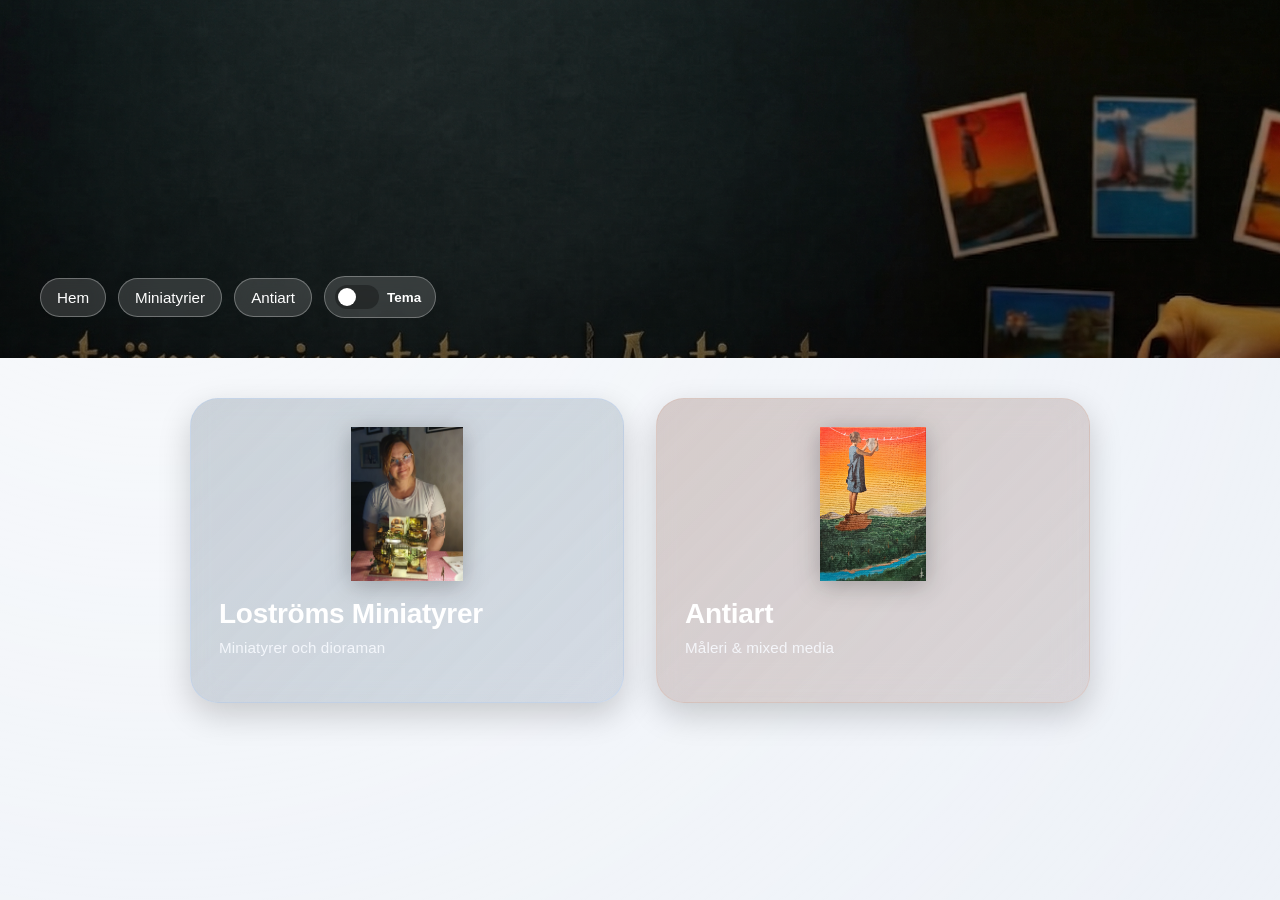
==== commit 6c463814: "Update cache-busting version after layout rebuild verification" ====
--- a/index.html
+++ b/index.html
@@ -5,7 +5,7 @@
     <meta charset="UTF-8" />
     <meta name="viewport" content="width=device-width, initial-scale=1.0" />
     <title>Miniatyrer och Antiart</title>
-    <link rel="stylesheet" href="style.css?v=172139" />
+    <link rel="stylesheet" href="style.css?v=172637" />
 </head>
 <body class="theme-home">
     
@@ -61,6 +61,6 @@
         <button type="button" onclick="toggleDrawer()">Meny</button>
     </nav>
     
-    <script src="app.js?v=172139"></script>
+    <script src="app.js?v=172637"></script>
 </body>
 </html>
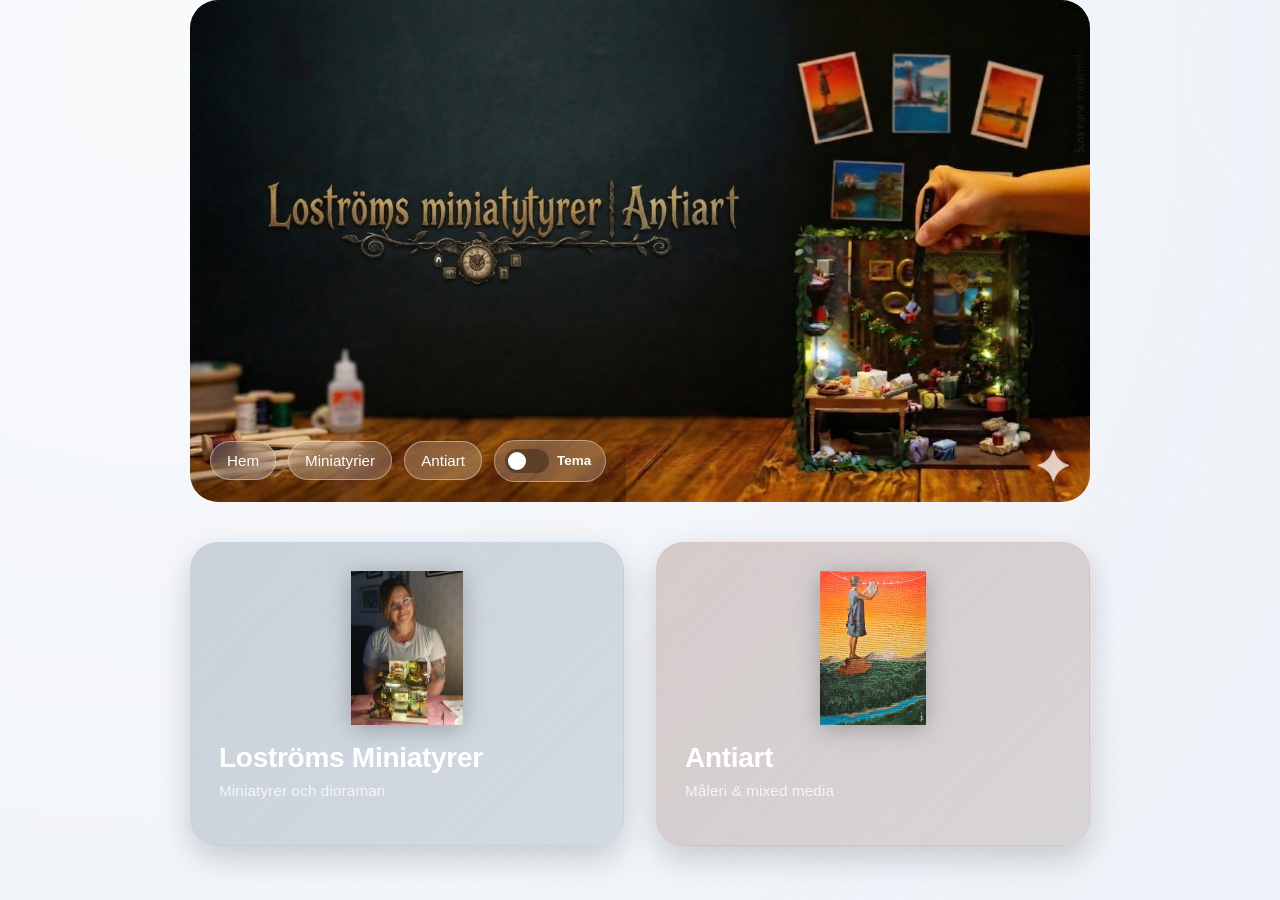
==== commit 063026b9: "Transformera header från fullbredds-bakgrund till centrad box med bild inuti - Header-box: Samma bre" ====
--- a/index.html
+++ b/index.html
@@ -5,11 +5,12 @@
     <meta charset="UTF-8" />
     <meta name="viewport" content="width=device-width, initial-scale=1.0" />
     <title>Miniatyrer och Antiart</title>
-    <link rel="stylesheet" href="style.css?v=172637" />
+    <link rel="stylesheet" href="style.css?v=173223" />
 </head>
 <body class="theme-home">
     
-    <header class="top-shell" style="background-image: url('logga med bild.png')">
+    <header class="top-shell">
+        <img src="logga med bild.png" alt="Logga" class="top-shell-image" decoding="async" />
         <div class="top-shell-controls">
             <nav class="top-nav" aria-label="Huvudnavigation">
                 <a class="btn" href="index.html">Hem</a>
@@ -61,6 +62,6 @@
         <button type="button" onclick="toggleDrawer()">Meny</button>
     </nav>
     
-    <script src="app.js?v=172637"></script>
+    <script src="app.js?v=173223"></script>
 </body>
 </html>
--- a/style.css
+++ b/style.css
@@ -98,33 +98,37 @@
     position: relative;
     z-index: 1600;
     width: 100%;
-    min-height: clamp(200px, 28vw, 360px);
-    background-size: cover;
-    background-position: center;
-    background-attachment: fixed;
-    background-color: var(--top-shell-bg);
+    max-width: 900px;
+    margin: 0 auto 40px;
+    border-radius: 28px;
+    overflow: hidden;
     display: flex;
     flex-direction: column;
-    justify-content: flex-end;
-    padding: clamp(20px, 4vw, 40px);
     animation: heroRise 480ms cubic-bezier(0.2, 0, 0, 1);
 }
 
+.top-shell-image {
+    width: 100%;
+    height: auto;
+    display: block;
+    object-fit: contain;
+}
+
 .top-shell::before {
-    content: "";
+    display: none;
+}
+
+.top-shell-controls {
     position: absolute;
-    inset: 0;
-    background: linear-gradient(180deg, rgba(0, 0, 0, 0.2), rgba(0, 0, 0, 0.5));
-    pointer-events: none;
-}
-
-.top-shell-controls {
-    position: relative;
-    z-index: 1;
+    bottom: 0;
+    left: 0;
+    z-index: 10;
     display: flex;
     align-items: center;
     gap: 12px;
     flex-wrap: wrap;
+    padding: clamp(12px, 3vw, 20px);
+    background: linear-gradient(180deg, rgba(0, 0, 0, 0) 0%, rgba(0, 0, 0, 0.3) 100%);
 }
 
 .top-nav {
@@ -134,16 +138,16 @@
 }
 
 .btn {
-    background: rgba(255, 255, 255, 0.15);
+    background: rgba(255, 255, 255, 0.2);
     color: #ffffff;
-    border: 1px solid rgba(255, 255, 255, 0.3);
+    border: 1px solid rgba(255, 255, 255, 0.4);
     border-radius: 999px;
     padding: 10px 16px;
     font-size: 0.95rem;
     font-weight: 500;
     cursor: pointer;
     transition: all 0.2s ease;
-    backdrop-filter: blur(8px);
+    backdrop-filter: blur(12px);
 }
 
 .btn:hover {
@@ -160,8 +164,8 @@
 }
 
 .theme-switch {
-    border: 1px solid rgba(255, 255, 255, 0.3);
-    background: rgba(255, 255, 255, 0.15);
+    border: 1px solid rgba(255, 255, 255, 0.4);
+    background: rgba(255, 255, 255, 0.2);
     color: #ffffff;
     border-radius: 999px;
     padding: 8px 14px 8px 10px;
@@ -171,7 +175,7 @@
     cursor: pointer;
     font: inherit;
     font-weight: 500;
-    backdrop-filter: blur(8px);
+    backdrop-filter: blur(12px);
     transition: all 0.2s ease;
 }
 
@@ -851,11 +855,12 @@
 
 @media (max-width: 900px) {
     .top-shell {
-        min-height: clamp(160px, 24vw, 280px);
+        margin: 0 auto 30px;
     }
 }
 
 @media (max-width: 520px) {
     .top-shell {
-        min-height: clamp(140px, 32vw, 240px);
-    }
+        margin: 0 auto 24px;
+        border-radius: 20px;
+    }
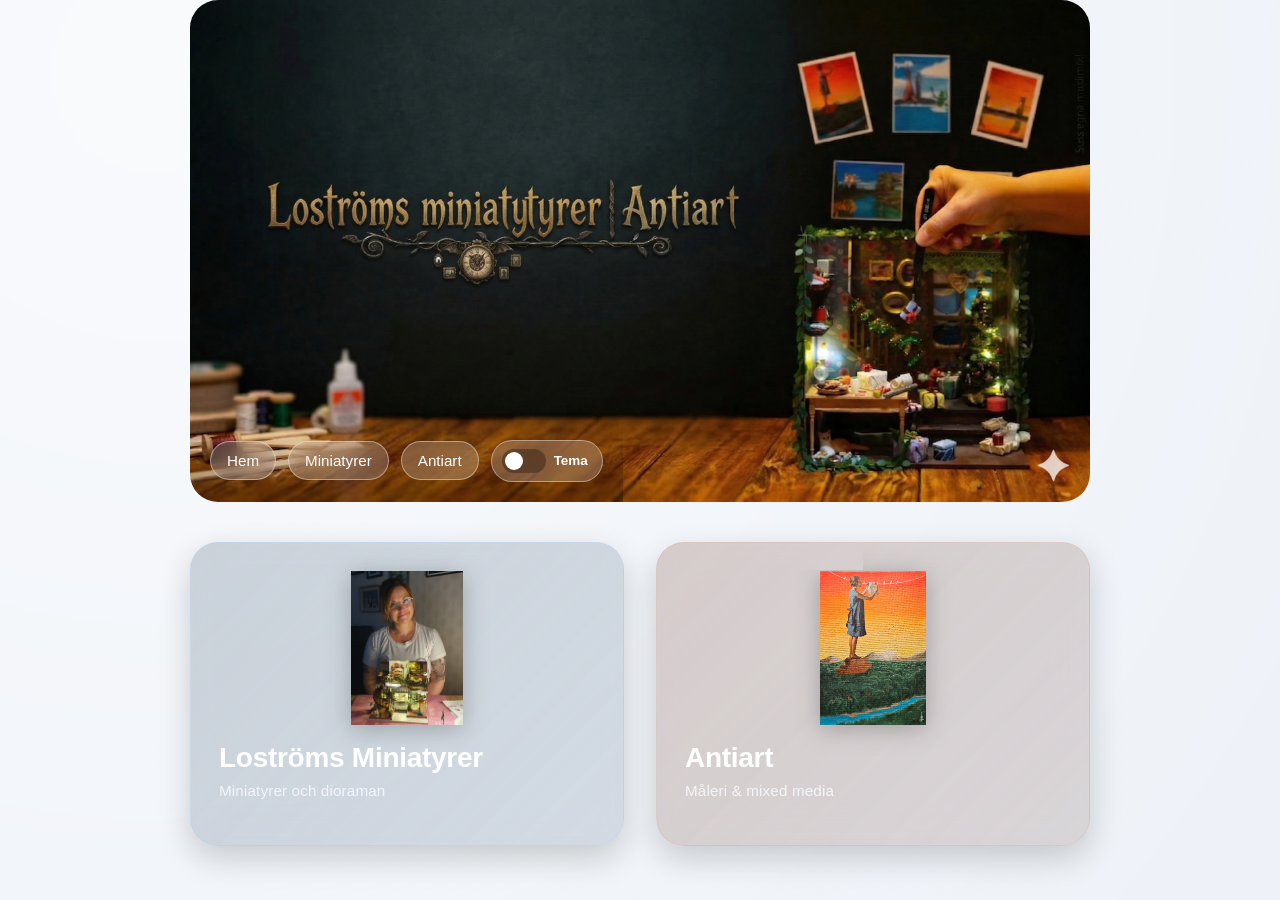
==== commit ad8ea1a8: "Fix typo in navigation label: Miniatyrer" ====
--- a/index.html
+++ b/index.html
@@ -5,7 +5,7 @@
     <meta charset="UTF-8" />
     <meta name="viewport" content="width=device-width, initial-scale=1.0" />
     <title>Miniatyrer och Antiart</title>
-    <link rel="stylesheet" href="style.css?v=173223" />
+    <link rel="stylesheet" href="style.css?v=173744" />
 </head>
 <body class="theme-home">
     
@@ -14,7 +14,7 @@
         <div class="top-shell-controls">
             <nav class="top-nav" aria-label="Huvudnavigation">
                 <a class="btn" href="index.html">Hem</a>
-                <a class="btn " href="val_suss.html">Miniatyrier</a>
+                <a class="btn " href="val_suss.html">Miniatyrer</a>
                 <a class="btn " href="val_anti.html">Antiart</a>
             </nav>
             <button class="theme-switch" type="button" data-theme-toggle aria-pressed="false" aria-label="Växla ljust och mörkt tema" onclick="toggleTheme()">
@@ -62,6 +62,6 @@
         <button type="button" onclick="toggleDrawer()">Meny</button>
     </nav>
     
-    <script src="app.js?v=173223"></script>
+    <script src="app.js?v=173744"></script>
 </body>
 </html>
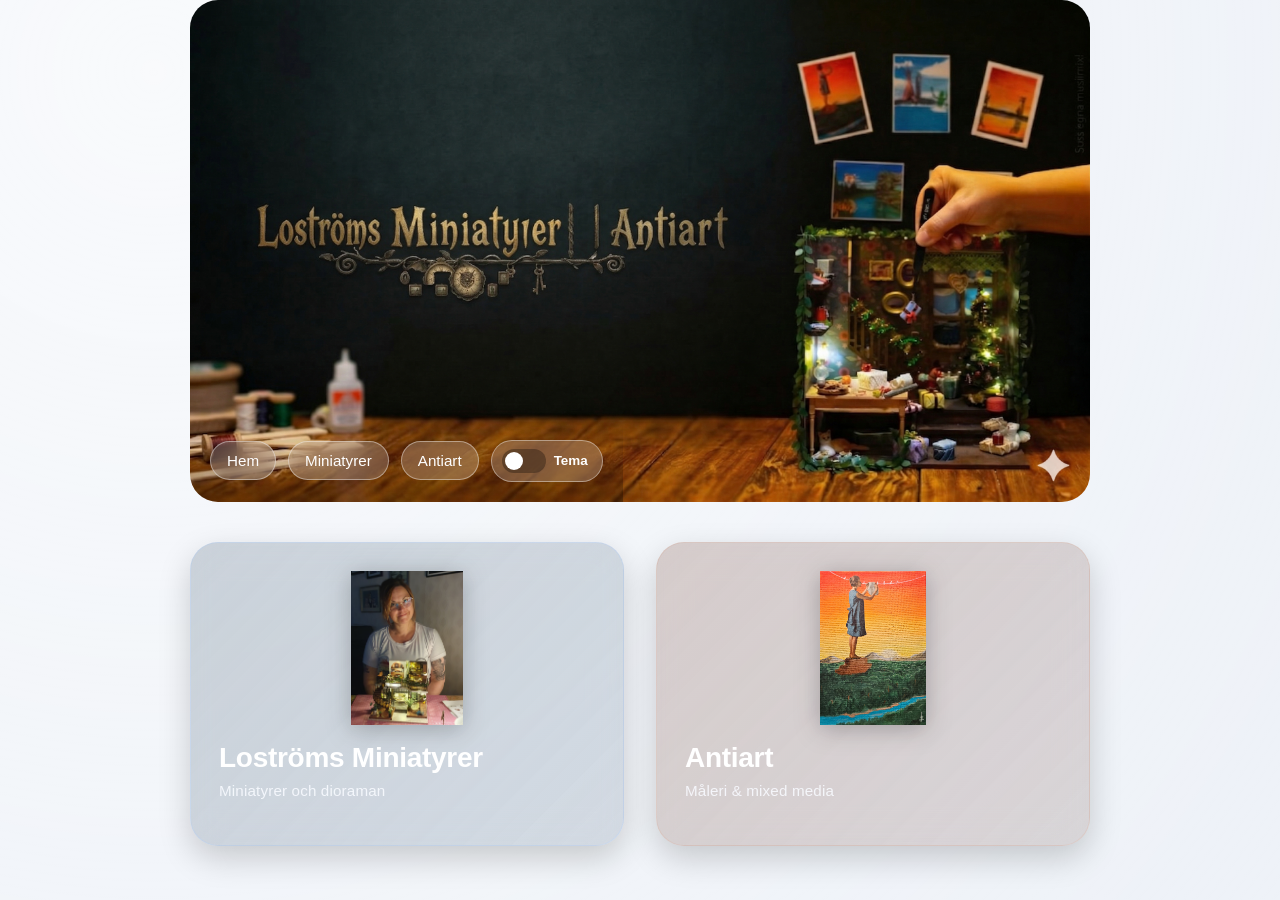
==== commit 1c244d63: "Fix mobile card and header layout for better text containment" ====
--- a/index.html
+++ b/index.html
@@ -5,7 +5,7 @@
     <meta charset="UTF-8" />
     <meta name="viewport" content="width=device-width, initial-scale=1.0" />
     <title>Miniatyrer och Antiart</title>
-    <link rel="stylesheet" href="style.css?v=173744" />
+    <link rel="stylesheet" href="style.css?v=180020" />
 </head>
 <body class="theme-home">
     
@@ -62,6 +62,6 @@
         <button type="button" onclick="toggleDrawer()">Meny</button>
     </nav>
     
-    <script src="app.js?v=173744"></script>
+    <script src="app.js?v=180020"></script>
 </body>
 </html>
--- a/style.css
+++ b/style.css
@@ -785,7 +785,13 @@
     }
 
     .home-portal-card {
+        min-width: 0;
+        height: auto;
         padding: clamp(18px, 3vw, 24px);
+    }
+
+    .home-portal-copy {
+        min-width: 0;
     }
 
     .home-portal-card.card-anti {
@@ -799,28 +805,49 @@
         margin-top: 8px;
     }
 
-    .home-stage-overlay {
-        padding: 14px;
-        gap: 10px;
+    .home-stage {
+        gap: 16px;
     }
 
     .home-portal-card,
     .home-portal-card.card-anti {
+        display: flex;
+        flex-direction: column;
+        align-items: stretch;
         width: 100%;
+        min-width: 0;
+        height: auto;
         justify-self: stretch;
-        padding: 14px 16px;
+        padding: 18px;
+        gap: 14px;
     }
 
     .home-portal-card img {
-        height: clamp(58px, 16vw, 82px);
+        width: min(100%, 168px);
+        max-width: 100%;
+        height: auto;
+        max-height: 132px;
+        align-self: center;
+    }
+
+    .home-portal-copy {
+        width: 100%;
+        min-width: 0;
+        gap: 8px;
+        align-items: flex-start;
+        justify-content: flex-start;
     }
 
     .home-portal-copy h2 {
-        font-size: 0.96rem;
+        font-size: 1.1rem;
+        line-height: 1.25;
+        overflow-wrap: anywhere;
     }
 
     .home-portal-copy p {
-        font-size: 0.82rem;
+        font-size: 0.92rem;
+        line-height: 1.45;
+        overflow-wrap: anywhere;
     }
 }
 
@@ -864,3 +891,21 @@
         margin: 0 auto 24px;
         border-radius: 20px;
     }
+
+    .top-shell-controls {
+        position: static;
+        width: 100%;
+        padding: 12px;
+        gap: 8px;
+        align-items: flex-start;
+        background: rgba(10, 14, 24, 0.82);
+    }
+
+    .top-nav {
+        width: 100%;
+        gap: 8px;
+    }
+
+    .theme-switch {
+        margin-top: 2px;
+    }
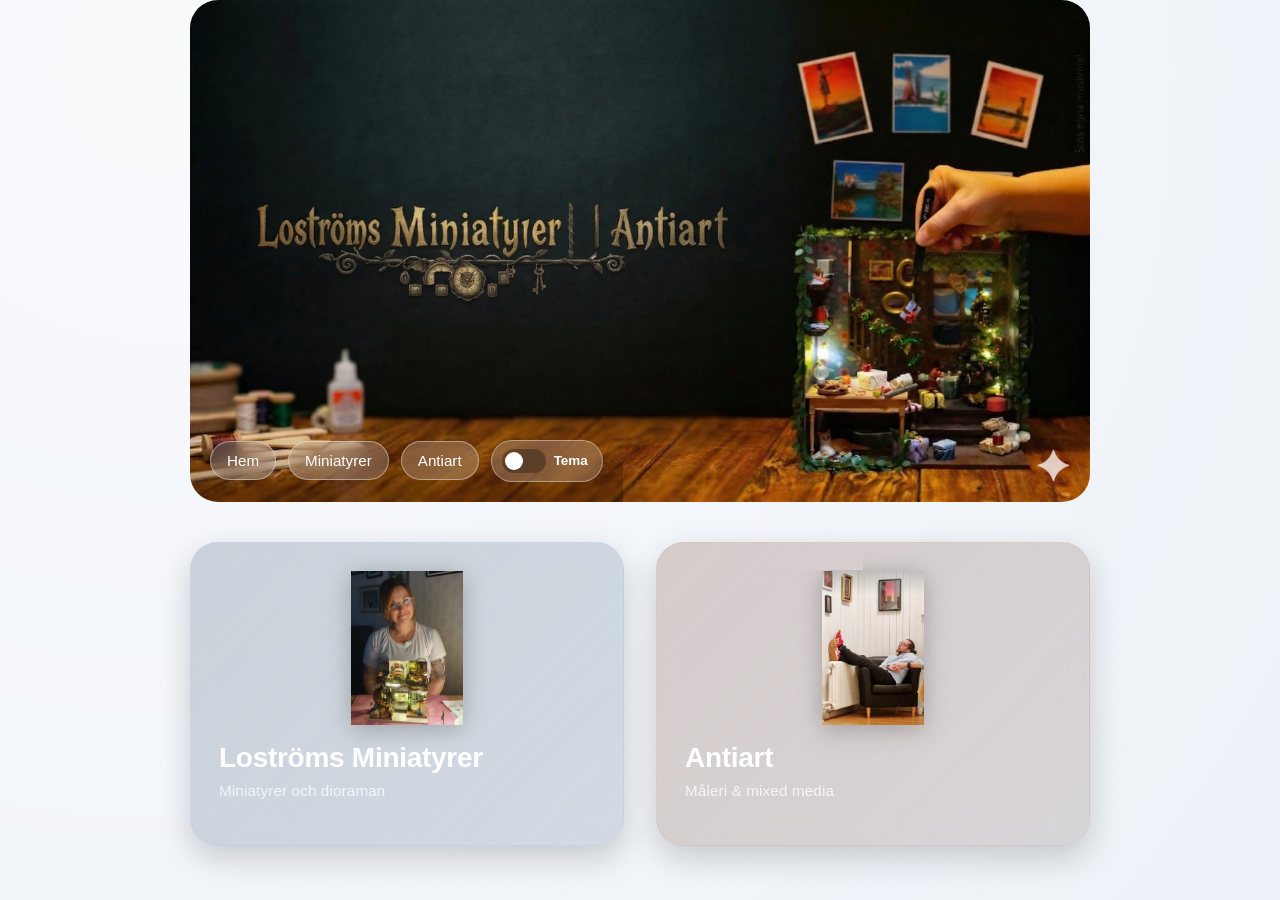
==== commit f372c578: "Cleanup artist hub layout and switch Antiart image" ====
--- a/index.html
+++ b/index.html
@@ -5,7 +5,7 @@
     <meta charset="UTF-8" />
     <meta name="viewport" content="width=device-width, initial-scale=1.0" />
     <title>Miniatyrer och Antiart</title>
-    <link rel="stylesheet" href="style.css?v=180020" />
+    <link rel="stylesheet" href="style.css?v=181620" />
 </head>
 <body class="theme-home">
     
@@ -45,7 +45,7 @@
                     </div>
                 </a>
                 <a class="home-portal-card card-anti" href="val_anti.html" aria-label="Öppna Antiart">
-                    <img src="logo_antichrister.jpg" alt="Antiart" decoding="async" />
+                    <img src="antichrister.jpg" alt="Antiart" decoding="async" />
                     <div class="home-portal-copy">
                         <h2>Antiart</h2>
                         <p>Måleri &amp; mixed media</p>
@@ -62,6 +62,6 @@
         <button type="button" onclick="toggleDrawer()">Meny</button>
     </nav>
     
-    <script src="app.js?v=180020"></script>
+    <script src="app.js?v=181620"></script>
 </body>
 </html>
--- a/style.css
+++ b/style.css
@@ -581,31 +581,43 @@
 }
 
 .artist-hub-module {
+    height: auto;
     padding: clamp(18px, 3.2vw, 30px);
     background: var(--artist-card);
     border-radius: var(--radius-xl);
     box-shadow: var(--md-elev-2);
-    display: grid;
-    grid-template-columns: minmax(220px, 360px) minmax(0, 1fr);
+    display: flex;
+    flex-direction: column;
     gap: clamp(16px, 2.8vw, 28px);
-    align-items: start;
+    align-items: stretch;
 }
 
 .artist-hub-media {
     border-radius: 18px;
     border: 1px solid rgba(0, 0, 0, 0.08);
     background: rgba(255, 255, 255, 0.92);
-    min-height: clamp(220px, 30vw, 360px);
+    min-height: clamp(180px, 28vw, 300px);
+    height: auto;
     display: grid;
     place-items: center;
     overflow: hidden;
 }
 
 .artist-hub-media img {
-    width: 100%;
-    height: clamp(220px, 30vw, 340px);
+    width: min(100%, 420px);
+    max-width: 100%;
+    height: auto;
+    max-height: 320px;
     object-fit: contain;
     padding: 16px;
+}
+
+.artist-hub-body {
+    min-width: 0;
+    height: auto;
+    display: flex;
+    flex-direction: column;
+    gap: 10px;
 }
 
 .artist-hub-body h1 {
@@ -615,10 +627,11 @@
 }
 
 .artist-hub-body p {
-    margin: 10px 0 0;
+    margin: 0;
     color: var(--muted);
     max-width: 62ch;
     line-height: 1.6;
+    overflow-wrap: anywhere;
 }
 
 .artist-hub-kicker {
@@ -641,7 +654,20 @@
 }
 
 .artist-hub-module .artist-nav {
-    margin-top: 16px;
+    margin-top: 4px;
+    padding: 12px;
+    border-radius: 16px;
+    border: 1px solid var(--line);
+    background: rgba(255, 255, 255, 0.74);
+    box-shadow: var(--md-elev-1);
+    display: flex;
+    flex-wrap: wrap;
+    gap: 10px;
+}
+
+.artist-hub-module .artist-link {
+    border-radius: 999px;
+    padding: 10px 14px;
 }
 
 .artist-link.home-link {
